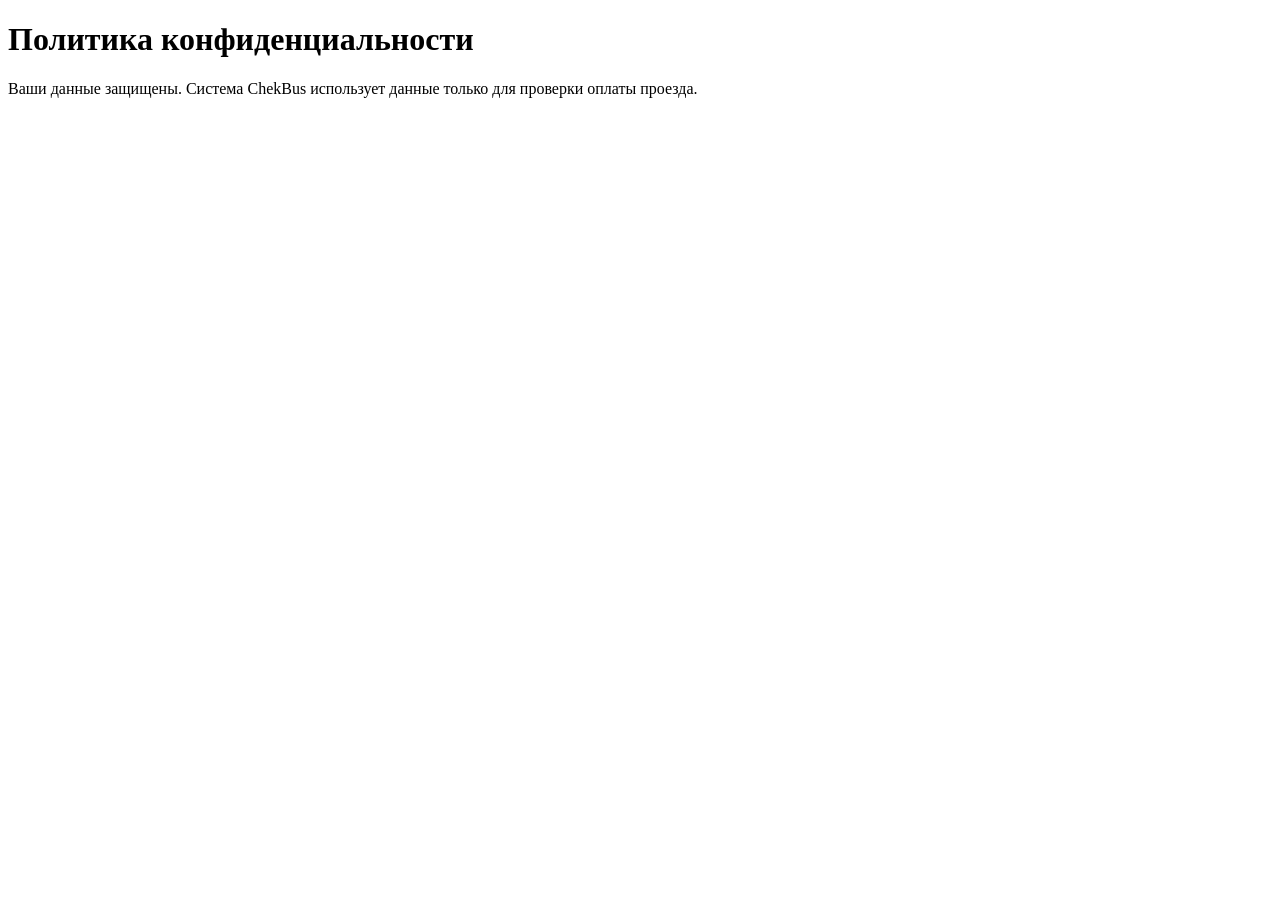
==== privacy.html @ 3e61f78a "update form design + pages" ====
<!DOCTYPE html>
<html lang="ru">
<head>
  <meta charset="UTF-8">
  <title>Политика конфиденциальности</title>
</head>
<body>
  <h1>Политика конфиденциальности</h1>
  <p>Ваши данные защищены. Система ChekBus использует данные только для проверки оплаты проезда.</p>
</body>
</html>
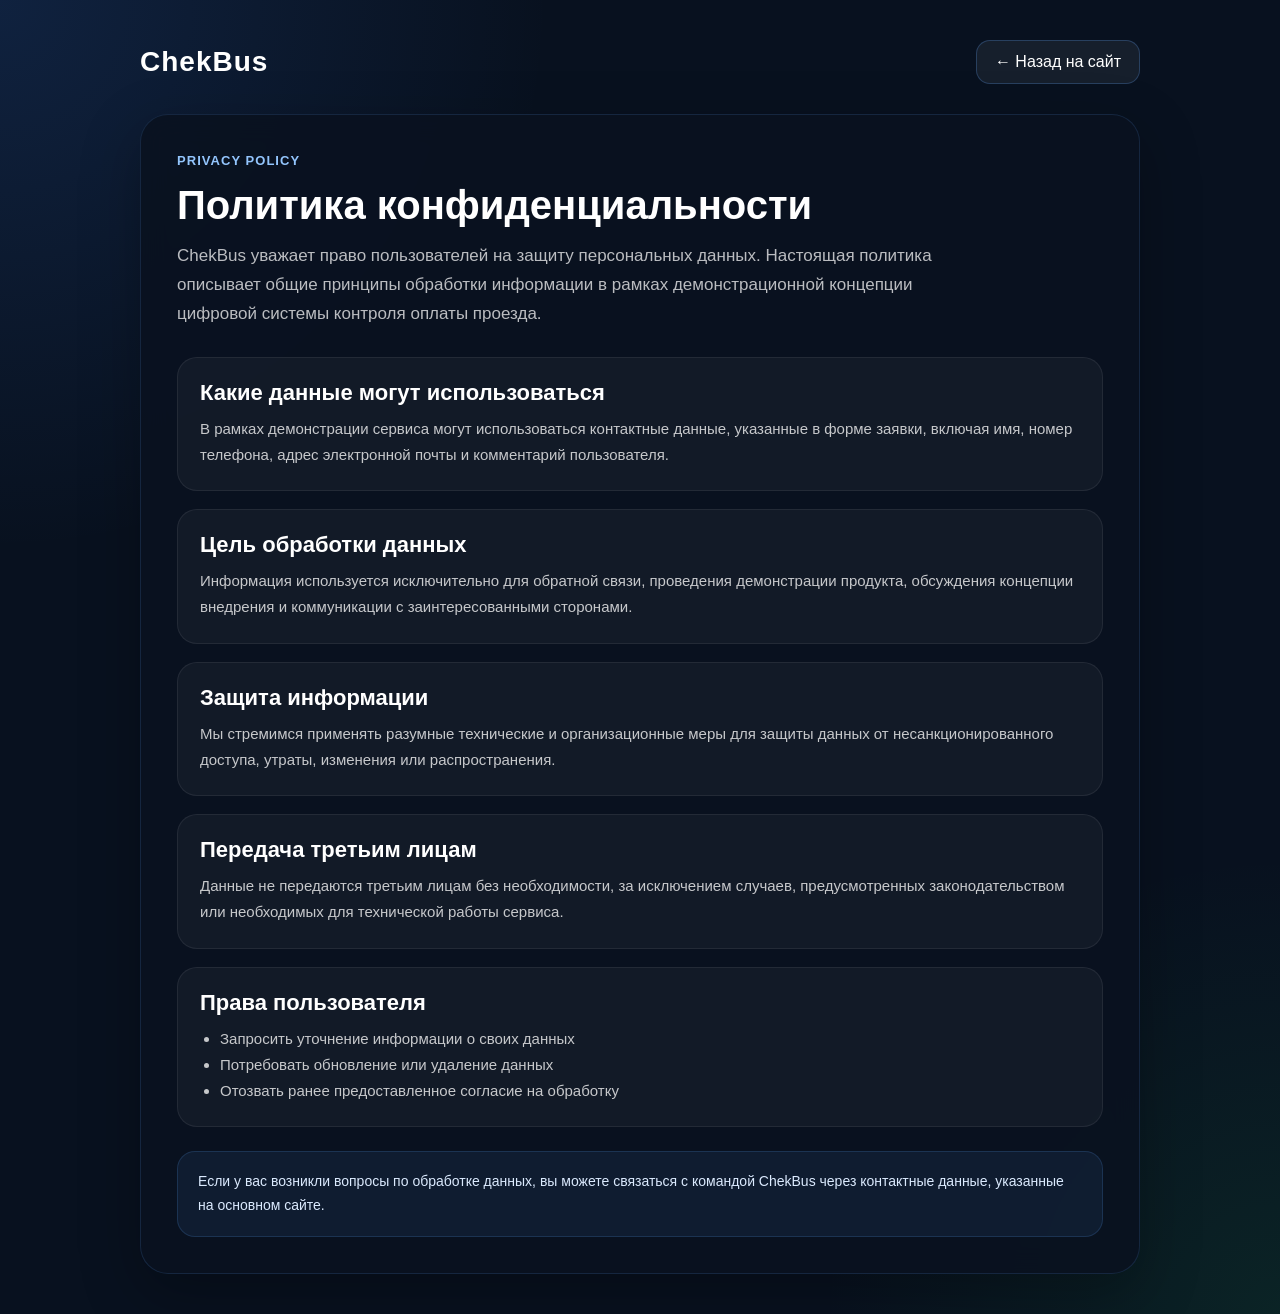
==== commit c7347131: "add styled privacy and terms pages" ====
--- a/privacy.html
+++ b/privacy.html
@@ -1,11 +1,217 @@
 <!DOCTYPE html>
 <html lang="ru">
 <head>
-  <meta charset="UTF-8">
-  <title>Политика конфиденциальности</title>
+  <meta charset="UTF-8" />
+  <meta name="viewport" content="width=device-width, initial-scale=1.0" />
+  <title>Политика конфиденциальности — ChekBus</title>
+  <style>
+    * {
+      margin: 0;
+      padding: 0;
+      box-sizing: border-box;
+      font-family: Arial, sans-serif;
+    }
+
+    body {
+      background:
+        radial-gradient(circle at top left, rgba(59, 130, 246, 0.15), transparent 30%),
+        radial-gradient(circle at bottom right, rgba(34, 197, 94, 0.10), transparent 25%),
+        #08111f;
+      color: #ffffff;
+      min-height: 100vh;
+      padding: 40px 20px;
+    }
+
+    .container {
+      max-width: 1000px;
+      margin: 0 auto;
+    }
+
+    .topbar {
+      display: flex;
+      justify-content: space-between;
+      align-items: center;
+      margin-bottom: 30px;
+      gap: 16px;
+      flex-wrap: wrap;
+    }
+
+    .logo {
+      font-size: 28px;
+      font-weight: 700;
+      letter-spacing: 1px;
+    }
+
+    .back-link {
+      display: inline-block;
+      text-decoration: none;
+      color: #ffffff;
+      background: rgba(255, 255, 255, 0.06);
+      border: 1px solid rgba(96, 165, 250, 0.25);
+      padding: 12px 18px;
+      border-radius: 14px;
+      transition: 0.25s ease;
+    }
+
+    .back-link:hover {
+      background: rgba(96, 165, 250, 0.12);
+      border-color: rgba(96, 165, 250, 0.5);
+    }
+
+    .page-card {
+      background: rgba(10, 18, 32, 0.92);
+      border: 1px solid rgba(96, 165, 250, 0.14);
+      border-radius: 28px;
+      padding: 36px;
+      box-shadow: 0 20px 60px rgba(0, 0, 0, 0.28);
+      backdrop-filter: blur(14px);
+    }
+
+    .page-tag {
+      display: inline-block;
+      margin-bottom: 14px;
+      color: #93c5fd;
+      font-size: 13px;
+      font-weight: 700;
+      text-transform: uppercase;
+      letter-spacing: 0.08em;
+    }
+
+    h1 {
+      font-size: 40px;
+      margin-bottom: 14px;
+      line-height: 1.15;
+    }
+
+    .intro {
+      color: rgba(255, 255, 255, 0.72);
+      font-size: 17px;
+      line-height: 1.7;
+      margin-bottom: 28px;
+      max-width: 800px;
+    }
+
+    .info-grid {
+      display: grid;
+      gap: 18px;
+    }
+
+    .info-box {
+      background: rgba(255, 255, 255, 0.04);
+      border: 1px solid rgba(255, 255, 255, 0.07);
+      border-radius: 20px;
+      padding: 22px;
+    }
+
+    .info-box h2 {
+      font-size: 22px;
+      margin-bottom: 10px;
+      color: #ffffff;
+    }
+
+    .info-box p,
+    .info-box li {
+      color: rgba(255, 255, 255, 0.76);
+      line-height: 1.75;
+      font-size: 15px;
+    }
+
+    .info-box ul {
+      padding-left: 20px;
+      margin-top: 10px;
+    }
+
+    .footer-note {
+      margin-top: 24px;
+      padding: 18px 20px;
+      border-radius: 18px;
+      background: rgba(96, 165, 250, 0.08);
+      border: 1px solid rgba(96, 165, 250, 0.16);
+      color: #dbeafe;
+      line-height: 1.7;
+      font-size: 14px;
+    }
+
+    @media (max-width: 768px) {
+      .page-card {
+        padding: 24px;
+        border-radius: 22px;
+      }
+
+      h1 {
+        font-size: 30px;
+      }
+
+      .intro {
+        font-size: 15px;
+      }
+    }
+  </style>
 </head>
 <body>
-  <h1>Политика конфиденциальности</h1>
-  <p>Ваши данные защищены. Система ChekBus использует данные только для проверки оплаты проезда.</p>
+  <div class="container">
+    <div class="topbar">
+      <div class="logo">ChekBus</div>
+      <a href="index.html" class="back-link">← Назад на сайт</a>
+    </div>
+
+    <div class="page-card">
+      <span class="page-tag">Privacy Policy</span>
+      <h1>Политика конфиденциальности</h1>
+      <p class="intro">
+        ChekBus уважает право пользователей на защиту персональных данных. Настоящая политика
+        описывает общие принципы обработки информации в рамках демонстрационной концепции цифровой
+        системы контроля оплаты проезда.
+      </p>
+
+      <div class="info-grid">
+        <div class="info-box">
+          <h2>Какие данные могут использоваться</h2>
+          <p>
+            В рамках демонстрации сервиса могут использоваться контактные данные, указанные в форме
+            заявки, включая имя, номер телефона, адрес электронной почты и комментарий пользователя.
+          </p>
+        </div>
+
+        <div class="info-box">
+          <h2>Цель обработки данных</h2>
+          <p>
+            Информация используется исключительно для обратной связи, проведения демонстрации
+            продукта, обсуждения концепции внедрения и коммуникации с заинтересованными сторонами.
+          </p>
+        </div>
+
+        <div class="info-box">
+          <h2>Защита информации</h2>
+          <p>
+            Мы стремимся применять разумные технические и организационные меры для защиты данных
+            от несанкционированного доступа, утраты, изменения или распространения.
+          </p>
+        </div>
+
+        <div class="info-box">
+          <h2>Передача третьим лицам</h2>
+          <p>
+            Данные не передаются третьим лицам без необходимости, за исключением случаев,
+            предусмотренных законодательством или необходимых для технической работы сервиса.
+          </p>
+        </div>
+
+        <div class="info-box">
+          <h2>Права пользователя</h2>
+          <ul>
+            <li>Запросить уточнение информации о своих данных</li>
+            <li>Потребовать обновление или удаление данных</li>
+            <li>Отозвать ранее предоставленное согласие на обработку</li>
+          </ul>
+        </div>
+      </div>
+
+      <div class="footer-note">
+        Если у вас возникли вопросы по обработке данных, вы можете связаться с командой ChekBus
+        через контактные данные, указанные на основном сайте.
+      </div>
+    </div>
+  </div>
 </body>
 </html>
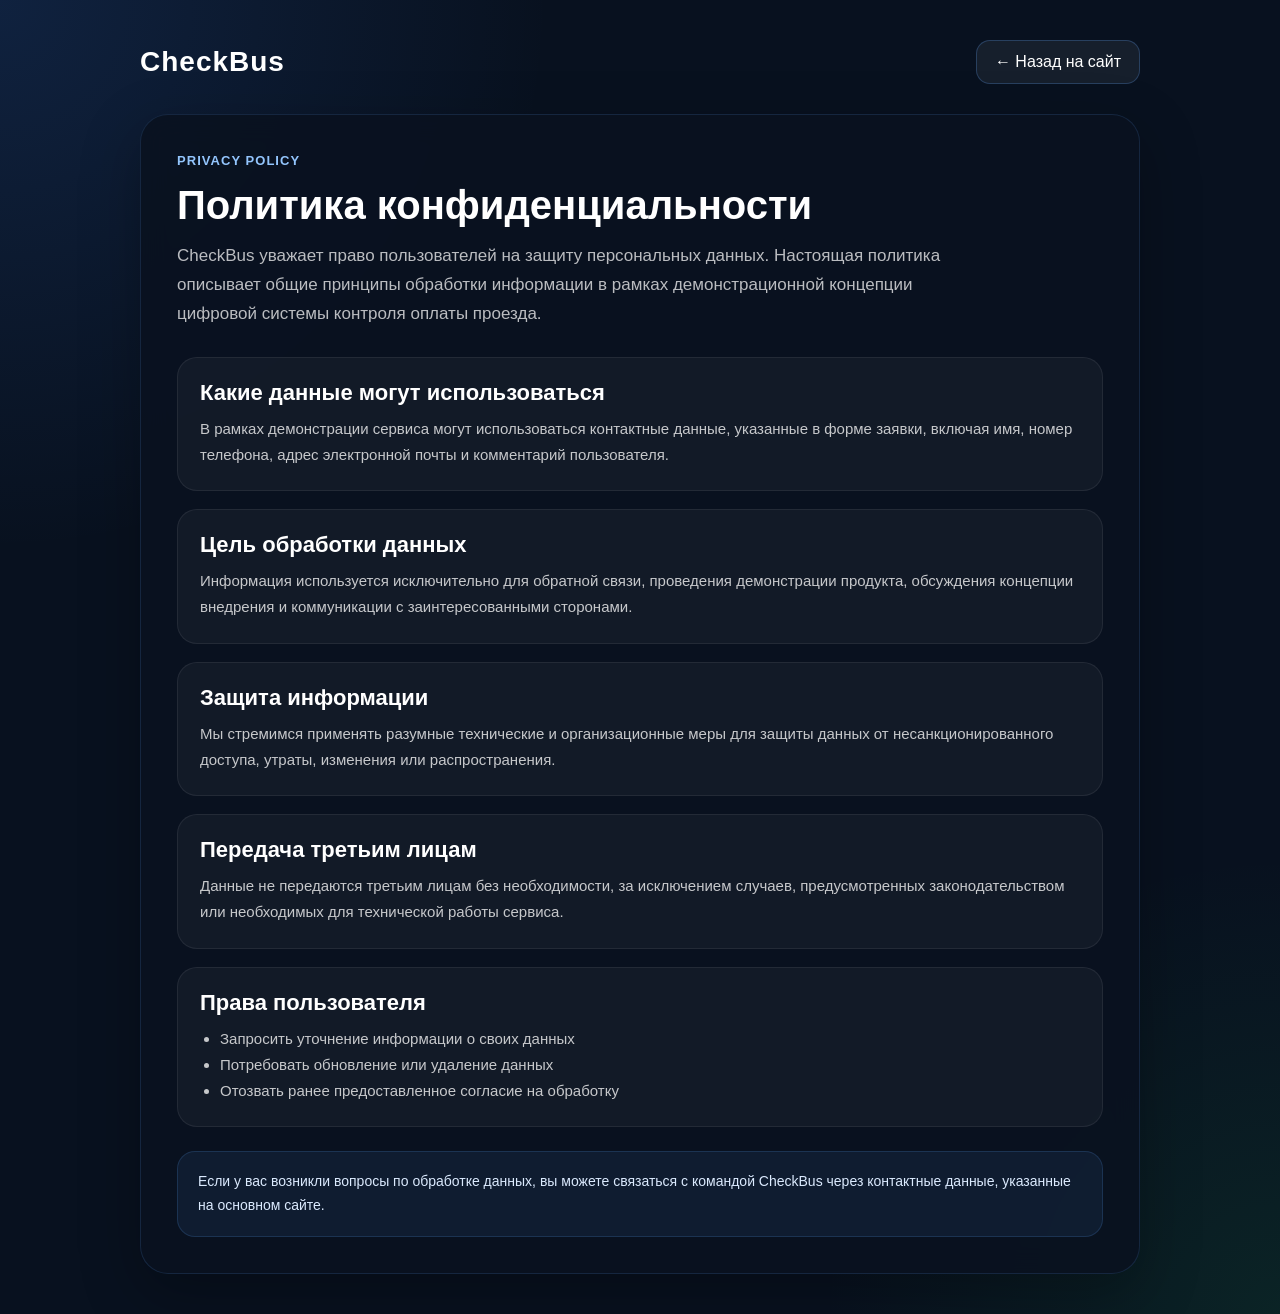
==== commit 44b9ff90: "add styled privacy and terms pages" ====
--- a/privacy.html
+++ b/privacy.html
@@ -3,7 +3,7 @@
 <head>
   <meta charset="UTF-8" />
   <meta name="viewport" content="width=device-width, initial-scale=1.0" />
-  <title>Политика конфиденциальности — ChekBus</title>
+  <title>Политика конфиденциальности — CheckBus</title>
   <style>
     * {
       margin: 0;
@@ -151,7 +151,7 @@
 <body>
   <div class="container">
     <div class="topbar">
-      <div class="logo">ChekBus</div>
+      <div class="logo">CheckBus</div>
       <a href="index.html" class="back-link">← Назад на сайт</a>
     </div>
 
@@ -159,7 +159,7 @@
       <span class="page-tag">Privacy Policy</span>
       <h1>Политика конфиденциальности</h1>
       <p class="intro">
-        ChekBus уважает право пользователей на защиту персональных данных. Настоящая политика
+        CheckBus уважает право пользователей на защиту персональных данных. Настоящая политика
         описывает общие принципы обработки информации в рамках демонстрационной концепции цифровой
         системы контроля оплаты проезда.
       </p>
@@ -208,7 +208,7 @@
       </div>
 
       <div class="footer-note">
-        Если у вас возникли вопросы по обработке данных, вы можете связаться с командой ChekBus
+        Если у вас возникли вопросы по обработке данных, вы можете связаться с командой CheckBus
         через контактные данные, указанные на основном сайте.
       </div>
     </div>
